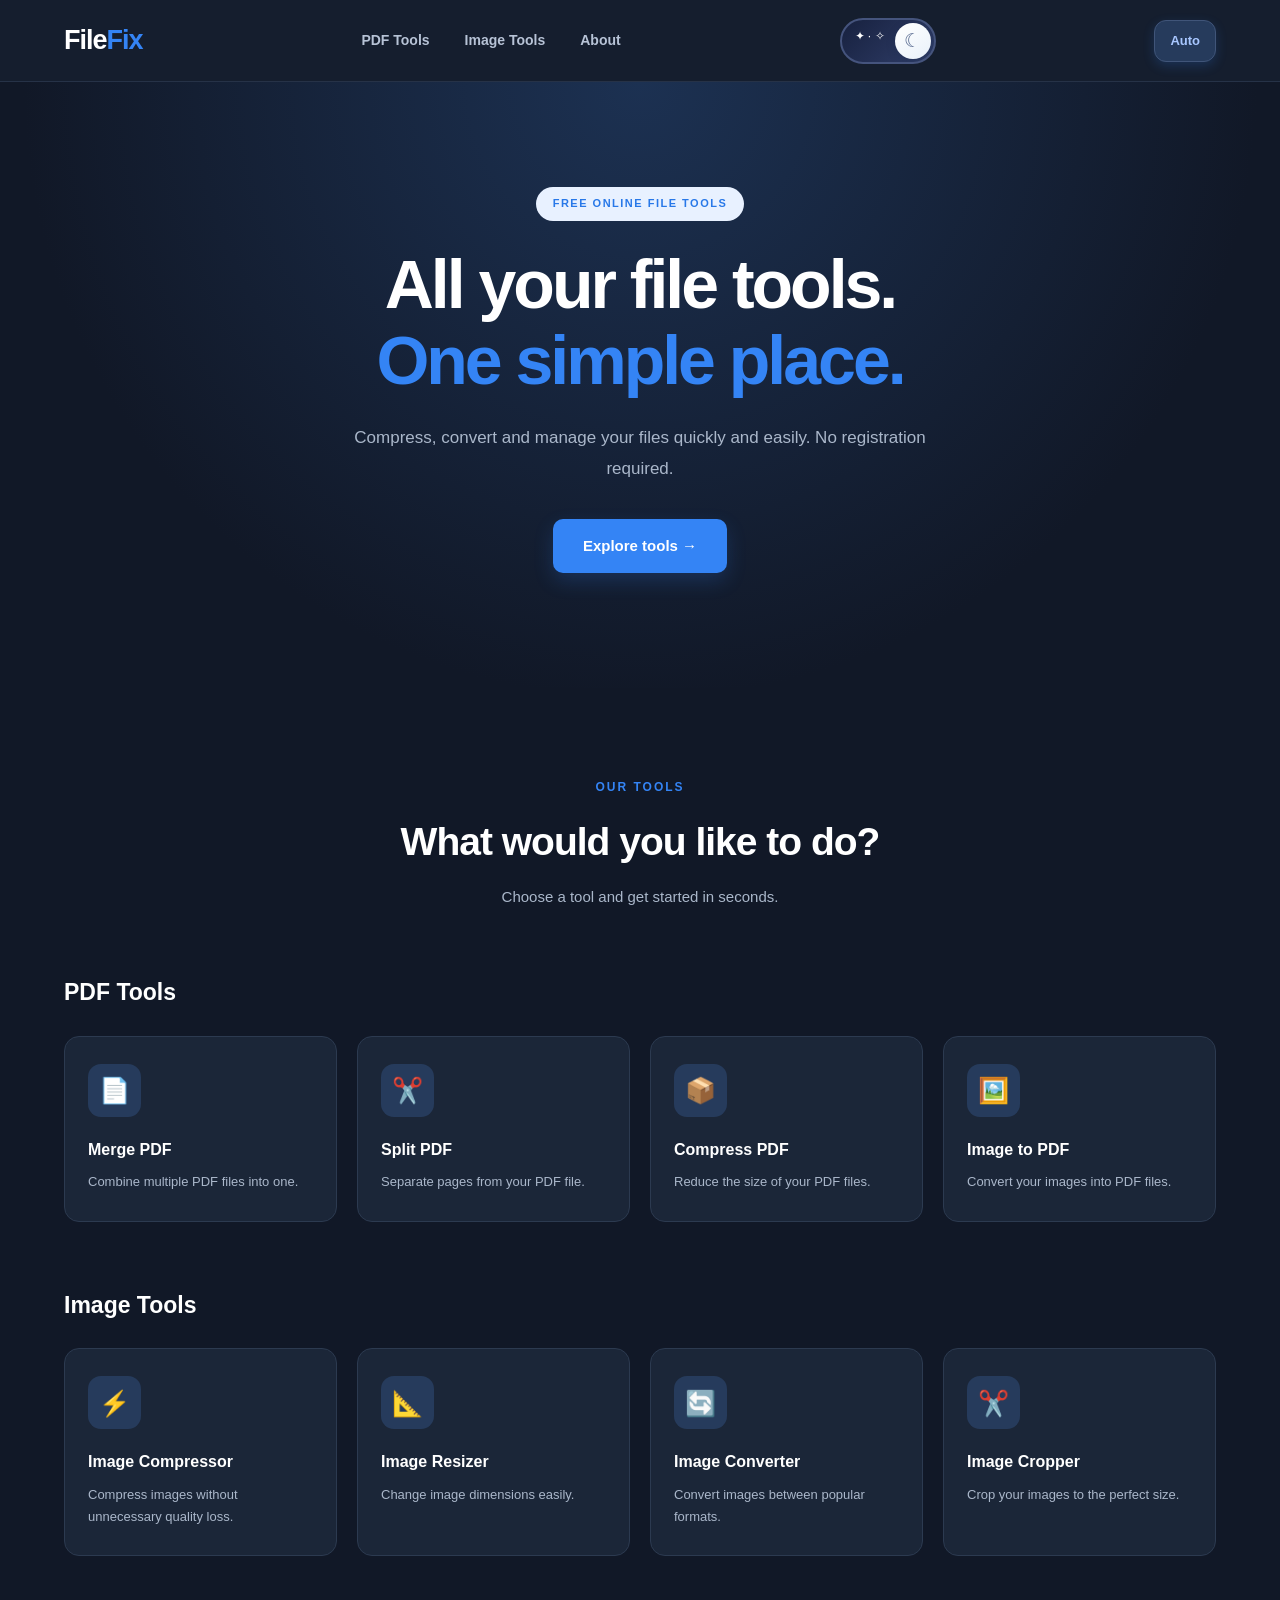
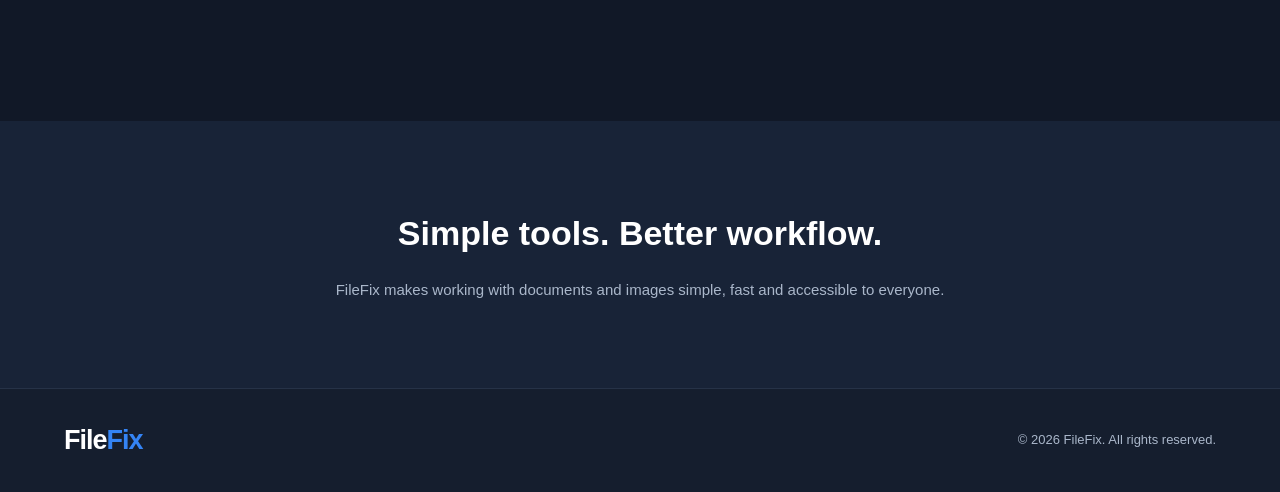
==== index.html @ d0b6ab85 "Add files via upload" ====
<!DOCTYPE html>
<html lang="en">
<head>
    <meta charset="UTF-8">
    <meta name="viewport" content="width=device-width, initial-scale=1.0">

    <meta name="description" content="FileFix - Free online tools to compress, convert and manage your PDF files and images.">

    <meta name="theme-color" content="#ffffff">

    <title>FileFix - Free Online File Tools</title>

    <link rel="stylesheet" href="css/style.css">
</head>

<body>

    <!-- HEADER -->
    <header class="header">
        <div class="container header-container">

            <a href="#" class="logo">
                File<span>Fix</span>
            </a>

            <nav class="navigation">
                <a href="#pdf-tools">PDF Tools</a>
                <a href="#image-tools">Image Tools</a>
                <a href="#about">About</a>
            </nav>

            <button class="theme-toggle" id="themeToggle" type="button" aria-label="Switch to dark theme" aria-pressed="false">
                
                <span class="theme-toggle__scene">

                    <span class="theme-toggle__sun">☀️</span>

                    <span class="theme-toggle__cloud">☁️</span>

                    <span class="theme-toggle__stars">✦ · ✧</span>

                    <span class="theme-toggle__moon">☾</span>

                    <span class="theme-toggle__thumb">
                        <span class="thumb-sun">☀️</span>
                        <span class="thumb-moon">☾</span>
                    </span>

                </span>
            </button>

            <button class="theme-auto" id="themeAuto" type="button">
                Auto
            </button>

            <button class="menu-button" aria-label="Open navigation menu">
                ☰
            </button>

        </div>
    </header>


    <!-- HERO SECTION -->
    <main>

        <section class="hero">
            <div class="container">

                <div class="hero-content">

                    <span class="hero-label">
                        FREE ONLINE FILE TOOLS
                    </span>

                    <h1>
                        All your file tools.
                        <span>One simple place.</span>
                    </h1>

                    <p>
                        Compress, convert and manage your files
                        quickly and easily. No registration required.
                    </p>

                    <a href="#tools" class="hero-button">
                        Explore tools →
                    </a>

                </div>

            </div>
        </section>


        <!-- TOOLS SECTION -->
        <section class="tools-section" id="tools">

            <div class="container">

                <div class="section-heading">
                    <span>OUR TOOLS</span>
                    <h2>What would you like to do?</h2>
                    <p>
                        Choose a tool and get started in seconds.
                    </p>
                </div>


                <!-- PDF TOOLS -->
                <div class="tool-category" id="pdf-tools">

                    <h3>PDF Tools</h3>

                    <div class="tools-grid">

                        <div class="tool-card">
                            <div class="tool-icon">📄</div>
                            <h4>Merge PDF</h4>
                            <p>Combine multiple PDF files into one.</p>
                        </div>

                        <div class="tool-card">
                            <div class="tool-icon">✂️</div>
                            <h4>Split PDF</h4>
                            <p>Separate pages from your PDF file.</p>
                        </div>

                        <div class="tool-card">
                            <div class="tool-icon">📦</div>
                            <h4>Compress PDF</h4>
                            <p>Reduce the size of your PDF files.</p>
                        </div>

                        <div class="tool-card">
                            <div class="tool-icon">🖼️</div>
                            <h4>Image to PDF</h4>
                            <p>Convert your images into PDF files.</p>
                        </div>

                    </div>

                </div>


                <!-- IMAGE TOOLS -->
                <div class="tool-category" id="image-tools">

                    <h3>Image Tools</h3>

                    <div class="tools-grid">

                        <div class="tool-card">
                            <div class="tool-icon">⚡</div>
                            <h4>Image Compressor</h4>
                            <p>Compress images without unnecessary quality loss.</p>
                        </div>

                        <div class="tool-card">
                            <div class="tool-icon">📐</div>
                            <h4>Image Resizer</h4>
                            <p>Change image dimensions easily.</p>
                        </div>

                        <div class="tool-card">
                            <div class="tool-icon">🔄</div>
                            <h4>Image Converter</h4>
                            <p>Convert images between popular formats.</p>
                        </div>

                        <div class="tool-card">
                            <div class="tool-icon">✂️</div>
                            <h4>Image Cropper</h4>
                            <p>Crop your images to the perfect size.</p>
                        </div>

                    </div>

                </div>

            </div>

        </section>


        <!-- ABOUT SECTION -->
        <section class="about-section" id="about">

            <div class="container">

                <h2>Simple tools. Better workflow.</h2>

                <p>
                    FileFix makes working with documents and images
                    simple, fast and accessible to everyone.
                </p>

            </div>

        </section>

    </main>


    <!-- FOOTER -->
    <footer class="footer">

        <div class="container footer-container">

            <a href="#" class="logo">
                File<span>Fix</span>
            </a>

            <p>© 2026 FileFix. All rights reserved.</p>

        </div>

    </footer>


    <script src="js/script.js"></script>

</body>
</html>
---- css/style.css ----
/* =========================
   GLOBAL
========================= */

* {
    margin: 0;
    padding: 0;
    box-sizing: border-box;
}

html {
    scroll-behavior: smooth;
}

body {
    font-family: Arial, Helvetica, sans-serif;
    background: #ffffff;
    color: #172033;
    line-height: 1.6;
}

a {
    text-decoration: none;
    color: inherit;
}

.container {
    width: 90%;
    max-width: 1200px;
    margin: 0 auto;
}


/* =========================
   HEADER
========================= */

.header {
    width: 100%;
    height: 82px;
    background: #ffffff;
    border-bottom: 1px solid #edf0f5;
    display: flex;
    align-items: center;
    position: sticky;
    top: 0;
    z-index: 100;
}

.header-container {
    display: flex;
    align-items: center;
    justify-content: space-between;
}

.logo {
    font-size: 27px;
    font-weight: 800;
    letter-spacing: -1px;
    color: #14213d;
}

.logo span {
    color: #3484f5;
}

.navigation {
    display: flex;
    align-items: center;
    gap: 35px;
}

.navigation a {
    color: #596579;
    font-size: 14px;
    font-weight: 600;
    transition: 0.2s;
}

.navigation a:hover {
    color: #3484f5;
}

.menu-button {
    display: none;
    border: none;
    background: none;
    font-size: 26px;
    cursor: pointer;
}


/* =========================
   HERO
========================= */

.hero {
    padding: 105px 0 115px;
    background:
        radial-gradient(
            circle at 50% 0%,
            #eaf3ff 0%,
            #ffffff 65%
        );
    text-align: center;
}

.hero-content {
    max-width: 780px;
    margin: 0 auto;
}

.hero-label {
    display: inline-block;
    padding: 8px 17px;
    background: #e8f1ff;
    color: #2878e8;
    border-radius: 30px;
    font-size: 11px;
    font-weight: 800;
    letter-spacing: 1.5px;
    margin-bottom: 25px;
}

.hero h1 {
    font-size: clamp(40px, 6vw, 68px);
    line-height: 1.12;
    letter-spacing: -3px;
    font-weight: 800;
    color: #14213d;
    margin-bottom: 25px;
}

.hero h1 span {
    display: block;
    color: #3484f5;
}

.hero p {
    max-width: 600px;
    margin: 0 auto 35px;
    color: #69768b;
    font-size: 17px;
    line-height: 1.8;
}

.hero-button {
    display: inline-block;
    padding: 15px 30px;
    background: #3484f5;
    color: white;
    border-radius: 10px;
    font-size: 15px;
    font-weight: 700;
    box-shadow: 0 8px 20px rgba(52, 132, 245, 0.2);
    transition: 0.25s;
}

.hero-button:hover {
    background: #226fdf;
    transform: translateY(-3px);
}


/* =========================
   TOOLS SECTION
========================= */

.tools-section {
    padding: 85px 0 100px;
}

.section-heading {
    text-align: center;
    margin-bottom: 65px;
}

.section-heading span {
    color: #3484f5;
    font-size: 12px;
    font-weight: 800;
    letter-spacing: 2px;
}

.section-heading h2 {
    font-size: clamp(28px, 4vw, 39px);
    color: #14213d;
    margin: 12px 0;
    letter-spacing: -1px;
}

.section-heading p {
    color: #788497;
    font-size: 15px;
}


/* =========================
   TOOL CATEGORIES
========================= */

.tool-category {
    margin-bottom: 65px;
}

.tool-category h3 {
    font-size: 23px;
    color: #14213d;
    margin-bottom: 25px;
}

.tools-grid {
    display: grid;
    grid-template-columns: repeat(4, 1fr);
    gap: 20px;
}


/* =========================
   TOOL CARDS
========================= */

.tool-card {
    padding: 27px 23px;
    border: 1px solid #e9edf3;
    border-radius: 15px;
    background: #ffffff;
    transition: 0.25s;
    cursor: pointer;
}

.tool-card:hover {
    border-color: #b8d5ff;
    box-shadow: 0 12px 30px rgba(30, 75, 130, 0.08);
    transform: translateY(-5px);
}

.tool-icon {
    width: 53px;
    height: 53px;
    background: #edf4ff;
    border-radius: 13px;
    display: flex;
    align-items: center;
    justify-content: center;
    font-size: 25px;
    margin-bottom: 20px;
}

.tool-card h4 {
    color: #192944;
    font-size: 16px;
    margin-bottom: 9px;
}

.tool-card p {
    color: #7a8799;
    font-size: 13px;
    line-height: 1.7;
}


/* =========================
   ABOUT
========================= */

.about-section {
    background: #f5f8fc;
    padding: 85px 20px;
    text-align: center;
}

.about-section h2 {
    font-size: 34px;
    color: #14213d;
    margin-bottom: 15px;
}

.about-section p {
    max-width: 650px;
    margin: 0 auto;
    color: #738096;
    font-size: 15px;
    line-height: 1.8;
}


/* =========================
   FOOTER
========================= */

.footer {
    padding: 30px 0;
    border-top: 1px solid #edf0f5;
    background: #ffffff;
}

.footer-container {
    display: flex;
    align-items: center;
    justify-content: space-between;
}

.footer p {
    font-size: 13px;
    color: #8a95a5;
}


/* =========================
   RESPONSIVE
========================= */

@media (max-width: 900px) {

    .tools-grid {
        grid-template-columns: repeat(2, 1fr);
    }

}

@media (max-width: 600px) {

    .header {
        height: 70px;
    }

    .logo {
        font-size: 24px;
    }

    .navigation {
        display: none;
    }

    .menu-button {
        display: block;
    }

    .hero {
        padding: 75px 0 85px;
    }

    .hero h1 {
        letter-spacing: -1.5px;
    }

    .hero p {
        font-size: 15px;
    }

    .tools-section {
        padding: 65px 0;
    }

    .tools-grid {
        grid-template-columns: repeat(2, minmax(0, 1fr));
        gap: 12px;
    }

    .tool-card {
        aspect-ratio: 1 / 1;
        padding: 15px;
        display: flex;
        flex-direction: column;
        justify-content: center;
    }

    .tool-icon {
        width: 45px;
        height: 45px;
        font-size: 22px;
        margin-bottom: 14px;
    }

    .tool-card h4 {
        font-size: 14px;
    }

    .tool-card p {
        font-size: 11px;
    }

    .section-heading {
        margin-bottom: 45px;
    }

    .about-section {
        padding: 65px 20px;
    }

    .about-section h2 {
        font-size: 27px;
    }

    .footer-container {
        flex-direction: column;
        gap: 12px;
        text-align: center;
    }

}
/* MOBILE MENU ACTIVE */

@media (max-width: 600px) {

    .navigation.active {
        display: flex;
        flex-direction: column;
        align-items: flex-start;
        gap: 20px;

        position: absolute;
        top: 70px;
        left: 0;

        width: 100%;
        padding: 25px 5%;

        background: #ffffff;
        border-bottom: 1px solid #edf0f5;

        box-shadow: 0 10px 20px rgba(0, 0, 0, 0.04);
    }

}
/* =========================
   ANIMATED THEME TOGGLE
========================= */

.theme-toggle {
    width: 96px;
    height: 46px;
    padding: 0;
    border: 2px solid #dce8f5;
    border-radius: 50px;
    background: linear-gradient(135deg, #8ed5ff, #4d9ee8);
    cursor: pointer;
    position: relative;
    overflow: hidden;
    transition: background 0.6s ease, border-color 0.6s ease;
    flex-shrink: 0;
}

.theme-toggle__scene {
    position: absolute;
    inset: 0;
    overflow: hidden;
    border-radius: inherit;
}

.theme-toggle__sun {
    position: absolute;
    left: 13px;
    top: 8px;
    color: #ffdb57;
    font-size: 21px;
    transition: 0.6s;
}

.theme-toggle__cloud {
    position: absolute;
    right: 7px;
    bottom: -5px;
    color: #ffffff;
    font-size: 34px;
    transition: 0.6s;
}

.theme-toggle__stars {
    position: absolute;
    left: 13px;
    top: 9px;
    color: #ffffff;
    font-size: 12px;
    opacity: 0;
    transition: 0.5s;
}

.theme-toggle__moon {
    position: absolute;
    right: 13px;
    top: 7px;
    color: #dce7ff;
    font-size: 23px;
    opacity: 0;
    transition: 0.6s;
}

.theme-toggle__thumb {
    position: absolute;
    top: 3px;
    left: 3px;
    width: 36px;
    height: 36px;
    border-radius: 50%;
    background: linear-gradient(145deg, #ffffff, #e9f1fa);
    box-shadow: 0 3px 8px rgba(20, 40, 70, 0.25);
    display: flex;
    align-items: center;
    justify-content: center;
    transition: transform 0.6s cubic-bezier(.2,.8,.2,1);
}

.thumb-sun,
.thumb-moon {
    position: absolute;
    font-size: 19px;
    transition: 0.4s;
}

.thumb-sun {
    color: #f2ae22;
}

.thumb-moon {
    color: #52658c;
    opacity: 0;
}


/* NIGHT MODE ANIMATION */

.theme-toggle.is-dark {
    background: linear-gradient(135deg, #17213f, #303e69);
    border-color: #45547d;
}

.theme-toggle.is-dark .theme-toggle__thumb {
    transform: translateX(50px);
}

.theme-toggle.is-dark .theme-toggle__sun {
    opacity: 0;
    transform: translateY(12px);
}

.theme-toggle.is-dark .theme-toggle__cloud {
    opacity: 0;
    transform: translateY(15px);
}

.theme-toggle.is-dark .theme-toggle__stars {
    opacity: 1;
}

.theme-toggle.is-dark .theme-toggle__moon {
    opacity: 1;
}

.theme-toggle.is-dark .thumb-sun {
    opacity: 0;
}

.theme-toggle.is-dark .thumb-moon {
    opacity: 1;
}
/* =========================
   FILEFIX DARK THEME
========================= */

body {
    transition: background 0.4s ease, color 0.4s ease;
}

body.dark-mode {
    background: #111827;
    color: #e5eaf3;
}

/* Header */

body.dark-mode .header {
    background: #151e2e;
    border-color: #263247;
}

body.dark-mode .logo {
    color: #ffffff;
}

body.dark-mode .navigation a {
    color: #b7c3d6;
}

/* Hero */

body.dark-mode .hero {
    background: radial-gradient(
        circle at 50% 0%,
        #1c3152 0%,
        #111827 70%
    );
}

body.dark-mode .hero h1 {
    color: #ffffff;
}

body.dark-mode .hero p {
    color: #aab7ca;
}

/* Tools */

body.dark-mode .tools-section {
    background: #111827;
}

body.dark-mode .section-heading h2,
body.dark-mode .tool-category h3 {
    color: #ffffff;
}

body.dark-mode .section-heading p {
    color: #aab7ca;
}

body.dark-mode .tool-card {
    background: #1b2638;
    border-color: #2c3a50;
}

body.dark-mode .tool-card:hover {
    border-color: #438df5;
}

body.dark-mode .tool-card h4 {
    color: #ffffff;
}

body.dark-mode .tool-card p {
    color: #aab7ca;
}

body.dark-mode .tool-icon {
    background: #263b5c;
}

/* About */

body.dark-mode .about-section {
    background: #182337;
}

body.dark-mode .about-section h2 {
    color: #ffffff;
}

body.dark-mode .about-section p {
    color: #aab7ca;
}

/* Footer */

body.dark-mode .footer {
    background: #151e2e;
    border-color: #263247;
}

body.dark-mode .footer p {
    color: #aab7ca;
}

/* Mobile navigation */

body.dark-mode .navigation.active {
    background: #151e2e;
    border-color: #263247;
}
/* =========================
   AUTO THEME BUTTON
========================= */

.theme-auto {
    height: 42px;
    padding: 0 15px;

    border: 1px solid #dce8f5;
    border-radius: 12px;

    background: #f4f7fc;
    color: #3484f5;

    font-size: 13px;
    font-weight: 700;

    cursor: pointer;
    transition: 0.25s;
}

.theme-auto:hover {
    background: #e8f1ff;
    border-color: #3484f5;
}

.theme-auto.active {
    background: #3484f5;
    color: #ffffff;
    border-color: #3484f5;
    box-shadow: 0 4px 12px rgba(52, 132, 245, 0.2);
}

.theme-auto.active:hover {
    background: #2675e8;
    border-color: #2675e8;
}

body.dark-mode .theme-auto {
    background: #263b5c;
    border-color: #405579;
    color: #a8c7ff;
}

body.dark-mode .theme-auto:hover {
    background: #30496f;
}
/* =========================
   IMAGE COMPRESSOR
========================= */

.compressor-container {
    max-width: 750px;
    margin: 0 auto;
}

/* UPLOAD BOX */

.upload-box {
    padding: 65px 25px;
    background: #ffffff;
    border: 2px dashed #cbdcf2;
    border-radius: 20px;
    text-align: center;
    transition: 0.3s;
}

.upload-box:hover {
    border-color: #3484f5;
    background: #f8fbff;
}

.upload-icon {
    font-size: 55px;
    margin-bottom: 15px;
}

.upload-box h3 {
    color: #172033;
    font-size: 23px;
    margin-bottom: 10px;
}

.upload-box p {
    color: #788497;
    font-size: 14px;
    margin-bottom: 25px;
}

/* UPLOAD BUTTON */

.upload-button {
    padding: 14px 30px;
    border: none;
    border-radius: 10px;
    background: #3484f5;
    color: #ffffff;
    font-size: 14px;
    font-weight: 700;
    cursor: pointer;
    transition: 0.25s;
}

.upload-button:hover {
    background: #226fdf;
    transform: translateY(-2px);
}

.upload-formats {
    display: block;
    margin-top: 22px;
    color: #9aa5b5;
    font-size: 12px;
}

/* IMAGE INFORMATION */

.image-information {
    margin-top: 30px;
    padding: 25px;
    background: #ffffff;
    border: 1px solid #e9edf3;
    border-radius: 17px;
}

.image-information h3 {
    color: #172033;
    margin-bottom: 20px;
}

.image-preview {
    width: 100%;
    height: auto;
    padding: 0;
    margin: 20px 0;
    overflow: hidden;
    border-radius: 16px;
    background: transparent;
}

.image-preview img {
    display: block;
    width: 100%;
    height: auto;
    max-width: 100%;
    object-fit: contain;
    border-radius: 16px;
}

.file-details {
    margin-top: 20px;
    display: flex;
    flex-direction: column;
    gap: 10px;
}

.file-details p {
    color: #788497;
    font-size: 14px;
}

.file-details strong {
    color: #172033;
    overflow-wrap: anywhere;
}

/* REMOVE BUTTON */

.remove-image {
    margin-top: 20px;
    padding: 10px 17px;
    border: 1px solid #ffd6d6;
    border-radius: 9px;
    background: #fff5f5;
    color: #df4c4c;
    font-size: 13px;
    font-weight: 600;
    cursor: pointer;
    transition: 0.2s;
}

.remove-image:hover {
    background: #ffe8e8;
}

/* DARK THEME */

body.dark-mode .upload-box {
    background: #1b2638;
    border-color: #405579;
}

body.dark-mode .upload-box:hover {
    background: #202f46;
    border-color: #438df5;
}

body.dark-mode .upload-box h3,
body.dark-mode .image-information h3 {
    color: #ffffff;
}

body.dark-mode .upload-box p,
body.dark-mode .file-details p {
    color: #aab7ca;
}

body.dark-mode .image-information {
    background: #1b2638;
    border-color: #2c3a50;
}

body.dark-mode .image-preview {
    background: #111827;
}

body.dark-mode .file-details strong {
    color: #ffffff;
}

body.dark-mode .remove-image {
    background: #38252d;
    border-color: #65404b;
    color: #ffaaaa;
}

/* MOBILE */

@media (max-width: 600px) {

    .upload-box {
        padding: 45px 15px;
    }

    .upload-box h3 {
        font-size: 19px;
    }

    .image-information {
        padding: 18px;
    }

}
/* =========================
   COMPRESSION SETTINGS
========================= */

.compression-settings {
    margin-top: 25px;
    padding: 25px;
    background: #f7faff;
    border: 1px solid #e5edf8;
    border-radius: 15px;
}

.compression-settings h3 {
    color: #172033;
    font-size: 19px;
    margin-bottom: 22px;
}

.quality-header {
    display: flex;
    align-items: center;
    justify-content: space-between;
    margin-bottom: 12px;
}

.quality-header label {
    color: #596579;
    font-size: 14px;
    font-weight: 600;
}

.quality-header strong {
    color: #3484f5;
    font-size: 16px;
}

#qualityRange {
    width: 100%;
    accent-color: #3484f5;
    cursor: pointer;
}

.quality-description {
    color: #8995a7;
    font-size: 12px;
    margin-top: 8px;
}

.compress-button {
    width: 100%;
    margin-top: 25px;
    padding: 15px;
    border: none;
    border-radius: 10px;
    background: #3484f5;
    color: #ffffff;
    font-size: 15px;
    font-weight: 700;
    cursor: pointer;
    transition: 0.25s;
}

.compress-button:hover {
    background: #226fdf;
    transform: translateY(-2px);
}

/* DARK THEME */

body.dark-mode .compression-settings {
    background: #182337;
    border-color: #2c3a50;
}

body.dark-mode .compression-settings h3 {
    color: #ffffff;
}

body.dark-mode .quality-header label {
    color: #b7c3d6;
}

body.dark-mode .quality-description {
    color: #91a0b8;
}

/* MOBILE */

@media (max-width: 600px) {
    .compression-settings {
        padding: 18px;
    }
}
/* =========================
   COMPRESSION RESULT
========================= */

.compression-result {
    margin-top: 25px;
    padding: 25px;
    background: #edf5ff;
    border: 1px solid #d5e6ff;
    border-radius: 15px;
    animation: resultAppear 0.4s ease;
}

.compression-result h3 {
    color: #172033;
    font-size: 19px;
    margin-bottom: 22px;
}

.result-comparison {
    display: grid;
    grid-template-columns: repeat(3, 1fr);
    gap: 12px;
}

.result-item {
    padding: 17px 10px;
    background: #ffffff;
    border-radius: 11px;
    display: flex;
    flex-direction: column;
    gap: 8px;
}

.result-item span {
    color: #788497;
    font-size: 12px;
}

.result-item strong {
    color: #172033;
    font-size: 16px;
    overflow-wrap: anywhere;
}

#resultSaved {
    color: #20a56b;
}

/* DOWNLOAD BUTTON */

.download-button {
    width: 100%;
    margin-top: 22px;
    padding: 15px;
    border: none;
    border-radius: 10px;
    background: #3484f5;
    color: #ffffff;
    font-size: 15px;
    font-weight: 700;
    cursor: pointer;
    transition: 0.25s;
}

.download-button:hover {
    background: #226fdf;
    transform: translateY(-2px);
}

/* ANIMATION */

@keyframes resultAppear {
    from {
        opacity: 0;
        transform: translateY(12px);
    }

    to {
        opacity: 1;
        transform: translateY(0);
    }
}

/* DARK THEME */

body.dark-mode .compression-result {
    background: #182b45;
    border-color: #304b70;
}

body.dark-mode .compression-result h3 {
    color: #ffffff;
}

body.dark-mode .result-item {
    background: #24354d;
}

body.dark-mode .result-item span {
    color: #aab7ca;
}

body.dark-mode .result-item strong {
    color: #ffffff;
}

body.dark-mode #resultSaved {
    color: #55d69a;
}

/* MOBILE */

@media (max-width: 600px) {
    .compression-result {
        padding: 17px;
    }

    .result-comparison {
        grid-template-columns: 1fr;
    }

    .result-item {
        padding: 14px;
    }
}
/* IMAGE COMPARISON */

.comparison-preview {
    display: grid;
    grid-template-columns: repeat(2, minmax(0, 1fr));
    gap: 20px;
    margin: 25px 0;
}

.comparison-item {
    min-width: 0;
    padding: 15px;
    border: 1px solid var(--border-color, #e5e7eb);
    border-radius: 16px;
    background: var(--card-bg, #ffffff);
}

.comparison-item h4 {
    margin: 0 0 12px;
    font-size: 15px;
    text-align: center;
}

.comparison-item img {
    display: block;
    width: 100%;
    max-height: 320px;
    object-fit: contain;
    border-radius: 10px;
    background: #f1f3f5;
}

body.dark-mode .comparison-item {
    background: #202431;
    border-color: #353c4d;
}

body.dark-mode .comparison-item img {
    background: #151923;
}

@media (max-width: 600px) {
    .comparison-preview {
        grid-template-columns: 1fr;
        gap: 15px;
    }

    .comparison-item img {
        max-height: 260px;
    }
}
/* BEFORE / AFTER COMPARISON SLIDER */

.comparison-slider {
    position: relative;
    width: 100%;
    max-width: 750px;
    margin: 25px auto;
    overflow: hidden;
    border-radius: 18px;
    background: #e5e7eb;
    aspect-ratio: 16 / 10;
    user-select: none;
}

.comparison-original,
.comparison-after img {
    position: absolute;
    inset: 0;
    width: 100%;
    height: 100%;
    object-fit: contain;
}

.comparison-after {
    position: absolute;
    inset: 0;
    width: 50%;
    overflow: hidden;
    border-right: 2px solid white;
}

.comparison-after img {
    width: 100%;
    max-width: none;
}

.comparison-divider {
    position: absolute;
    top: 0;
    bottom: 0;
    left: 50%;
    width: 3px;
    background: white;
    transform: translateX(-50%);
    pointer-events: none;
    display: flex;
    align-items: center;
    justify-content: center;
}

.comparison-divider span {
    width: 42px;
    height: 42px;
    display: flex;
    align-items: center;
    justify-content: center;
    border-radius: 50%;
    background: white;
    color: #333;
    font-size: 23px;
    box-shadow: 0 2px 10px #0003;
}

.comparison-slider input {
    position: absolute;
    inset: 0;
    width: 100%;
    height: 100%;
    margin: 0;
    opacity: 0;
    cursor: ew-resize;
    z-index: 5;
}

.comparison-label {
    position: absolute;
    bottom: 15px;
    padding: 7px 12px;
    border-radius: 8px;
    background: #111827cc;
    color: white;
    font-size: 12px;
    pointer-events: none;
}

.comparison-label-before {
    left: 15px;
}

.comparison-label-after {
    right: 15px;
}

@media (max-width: 600px) {
    .comparison-slider {
        aspect-ratio: 4 / 3;
        border-radius: 13px;
    }
}
/* COMPRESSION PROGRESS */

.compression-progress {
    width: 100%;
    margin-top: 20px;
    padding: 16px;
    border-radius: 14px;
    background: rgba(100, 116, 139, 0.10);
    animation: progressAppear 0.35s ease;
}

.progress-info {
    display: flex;
    align-items: center;
    justify-content: space-between;
    gap: 12px;
    margin-bottom: 12px;
    font-size: 13px;
    font-weight: 600;
}

.progress-spinner {
    width: 18px;
    height: 18px;
    border: 2px solid rgba(99, 102, 241, 0.2);
    border-top-color: #6366f1;
    border-radius: 50%;
    animation: progressSpin 0.7s linear infinite;
}

.progress-track {
    width: 100%;
    height: 7px;
    overflow: hidden;
    border-radius: 20px;
    background: rgba(99, 102, 241, 0.15);
}

.progress-fill {
    width: 35%;
    height: 100%;
    border-radius: inherit;
    background: linear-gradient(90deg, #6366f1, #06b6d4);
    animation: progressMove 1.2s ease-in-out infinite;
}

body.dark-mode .compression-progress {
    background: #202431;
}

@keyframes progressSpin {
    to {
        transform: rotate(360deg);
    }
}

@keyframes progressMove {
    0% {
        transform: translateX(-110%);
    }
    100% {
        transform: translateX(300%);
    }
}

@keyframes progressAppear {
    from {
        opacity: 0;
        transform: translateY(8px);
    }
    to {
        opacity: 1;
        transform: translateY(0);
    }
}
/* TOAST NOTIFICATIONS */

.toast-message {
    position: fixed;
    bottom: 30px;
    right: 30px;
    z-index: 9999;

    display: flex;
    align-items: center;
    gap: 12px;

    padding: 15px 20px;
    border-radius: 14px;

    background: #ffffff;
    color: #1f2937;

    box-shadow: 0 10px 35px rgba(0, 0, 0, 0.15);

    opacity: 0;
    transform: translateY(20px);
    pointer-events: none;

    transition: opacity 0.3s ease, transform 0.3s ease;
}

.toast-message.show {
    opacity: 1;
    transform: translateY(0);
}

.toast-icon {
    width: 28px;
    height: 28px;
    display: flex;
    align-items: center;
    justify-content: center;

    border-radius: 50%;
    background: #dcfce7;
    color: #16a34a;
    font-weight: 700;
}

.toast-text {
    font-size: 14px;
    font-weight: 600;
}

body.dark-mode .toast-message {
    background: #252b3a;
    color: #f3f4f6;
}

@media (max-width: 600px) {
    .toast-message {
        left: 15px;
        right: 15px;
        bottom: 20px;
    }
}
/* COMPRESSION HISTORY */

.history-section {
    width: 100%;
    max-width: 750px;
    margin: 45px auto 0;
}

.history-header {
    display: flex;
    align-items: center;
    justify-content: space-between;
    gap: 15px;
    margin-bottom: 20px;
}

.history-header h2 {
    font-size: 22px;
    font-weight: 700;
}

#clearHistory {
    border: none;
    background: transparent;
    color: #6366f1;
    font-size: 13px;
    font-weight: 600;
    cursor: pointer;
}

.history-list {
    display: flex;
    flex-direction: column;
    gap: 12px;
}

.history-empty {
    padding: 25px;
    text-align: center;
    color: #94a3b8;
    background: rgba(100, 116, 139, 0.08);
    border-radius: 14px;
    font-size: 14px;
}

.history-item {
    display: flex;
    align-items: center;
    justify-content: space-between;
    gap: 15px;
    padding: 17px;
    border-radius: 14px;
    background: rgba(100, 116, 139, 0.08);
    animation: progressAppear 0.3s ease;
}

.history-file {
    min-width: 0;
}

.history-file strong {
    display: block;
    font-size: 14px;
    overflow-wrap: anywhere;
}

.history-file span {
    display: block;
    margin-top: 5px;
    font-size: 12px;
    color: #94a3b8;
}

.history-saved {
    flex-shrink: 0;
    color: #16a34a;
    font-size: 13px;
    font-weight: 700;
}

body.dark-mode .history-item {
    background: #202431;
}

@media (max-width: 600px) {
    .history-header h2 {
        font-size: 19px;
    }

    .history-item {
        padding: 14px;
    }
}
/* HISTORY DELETE BUTTON */

.history-delete {
    flex-shrink: 0;
    width: 30px;
    height: 30px;

    display: flex;
    align-items: center;
    justify-content: center;

    border: none;
    border-radius: 9px;

    background: rgba(239, 68, 68, 0.10);
    color: #ef4444;

    font-size: 22px;
    cursor: pointer;

    transition: all 0.2s ease;
}

.history-delete:hover {
    background: #ef4444;
    color: white;
    transform: scale(1.08);
}
/* HISTORY STATISTICS */

.history-stats {
    display: grid;
    grid-template-columns: repeat(3, minmax(0, 1fr));
    gap: 14px;
    margin-bottom: 25px;
}

.stat-card {
    display: flex;
    flex-direction: column;
    align-items: flex-start;
    gap: 8px;

    padding: 20px;
    border-radius: 16px;

    background: rgba(100, 116, 139, 0.08);
    transition: transform 0.25s ease, background 0.25s ease;
}

.stat-card:hover {
    transform: translateY(-4px);
}

.stat-icon {
    font-size: 22px;
}

.stat-value {
    font-size: 24px;
    font-weight: 800;
    color: #6366f1;
}

.stat-label {
    font-size: 12px;
    color: #94a3b8;
}

body.dark-mode .stat-card {
    background: #202431;
}

@media (max-width: 600px) {
    .history-stats {
        grid-template-columns: 1fr;
        gap: 10px;
    }

    .stat-card {
        padding: 15px;
    }

    .stat-value {
        font-size: 21px;
    }
}
/* HISTORY THUMBNAILS */

.history-item {
    justify-content: flex-start;
}

.history-thumbnail {
    width: 58px;
    height: 58px;
    flex-shrink: 0;

    object-fit: cover;
    border-radius: 10px;

    background: rgba(100, 116, 139, 0.12);
}

.history-file {
    flex: 1;
    min-width: 0;
}
/* HISTORY DOWNLOAD BUTTON */

.history-download {
    flex-shrink: 0;
    width: 30px;
    height: 30px;

    display: flex;
    align-items: center;
    justify-content: center;

    border: none;
    border-radius: 9px;

    background: rgba(99, 102, 241, 0.12);
    color: #6366f1;

    font-size: 22px;
    font-weight: 700;
    cursor: pointer;

    transition: all 0.2s ease;
}

.history-download:hover {
    background: #6366f1;
    color: white;
    transform: scale(1.08);
}
/* BATCH COMPRESSION */

.batch-section {
    width: 100%;
    max-width: 750px;
    margin: 55px auto;
    padding: 25px;
    border-radius: 20px;
    background: rgba(100, 116, 139, 0.07);
}

.batch-header {
    margin-bottom: 22px;
}

.batch-header h2 {
    font-size: 22px;
    margin-bottom: 7px;
}

.batch-header p {
    font-size: 13px;
    color: #94a3b8;
}

.batch-upload-button,
.batch-compress-button,
.batch-download-button {
    width: 100%;
    padding: 15px;
    border: none;
    border-radius: 12px;
    font-size: 14px;
    font-weight: 700;
    cursor: pointer;
    transition: 0.25s ease;
}

.batch-upload-button {
    background: rgba(99, 102, 241, 0.12);
    color: #6366f1;
    border: 2px dashed rgba(99, 102, 241, 0.35);
}

.batch-upload-button:hover {
    background: rgba(99, 102, 241, 0.2);
}

.batch-upload-button span {
    font-size: 20px;
    margin-right: 6px;
}

.batch-file-list {
    display: flex;
    flex-direction: column;
    gap: 10px;
    margin: 18px 0;
}

.batch-file-item {
    display: flex;
    justify-content: space-between;
    align-items: center;
    gap: 12px;
    padding: 13px;
    border-radius: 12px;
    background: rgba(100, 116, 139, 0.10);
    font-size: 13px;
}

.batch-file-name {
    min-width: 0;
    overflow-wrap: anywhere;
}

.batch-file-size {
    flex-shrink: 0;
    color: #94a3b8;
    font-size: 12px;
}

.batch-compress-button,
.batch-download-button {
    background: #6366f1;
    color: white;
}

.batch-compress-button:hover:not(:disabled),
.batch-download-button:hover {
    background: #4f46e5;
    transform: translateY(-2px);
}

.batch-compress-button:disabled {
    opacity: 0.45;
    cursor: not-allowed;
}

.batch-progress {
    margin-top: 20px;
}

#batchProgressText {
    margin-bottom: 10px;
    font-size: 13px;
    font-weight: 600;
}

.batch-progress-track {
    height: 8px;
    overflow: hidden;
    border-radius: 20px;
    background: rgba(99, 102, 241, 0.15);
}

.batch-progress-fill {
    width: 0%;
    height: 100%;
    border-radius: inherit;
    background: linear-gradient(90deg, #6366f1, #06b6d4);
    transition: width 0.25s ease;
}

.batch-download-button {
    margin-top: 18px;
}

body.dark-mode .batch-section {
    background: #202431;
}

@media (max-width: 600px) {
    .batch-section {
        padding: 18px;
    }

    .batch-header h2 {
        font-size: 19px;
    }
}
/* BATCH REMOVE BUTTON */

.batch-remove-button {
    width: 32px;
    height: 32px;
    flex-shrink: 0;
    border: none;
    border-radius: 9px;
    background: rgba(239, 68, 68, 0.10);
    color: #ef4444;
    font-size: 22px;
    line-height: 1;
    cursor: pointer;
    transition: 0.2s ease;
}

.batch-remove-button:hover {
    background: #ef4444;
    color: white;
    transform: scale(1.08);
}

.batch-remove-button:active {
    transform: scale(0.95);
}

body.dark-mode .batch-remove-button {
    background: rgba(239, 68, 68, 0.15);
}
/* BATCH CLEAR BUTTON */

.batch-clear-button {
    display: block;
    margin: 12px 0 18px auto;
    padding: 9px 16px;
    border: 1px solid rgba(239, 68, 68, 0.3);
    border-radius: 9px;
    background: rgba(239, 68, 68, 0.08);
    color: #ef4444;
    font-size: 12px;
    font-weight: 600;
    cursor: pointer;
    transition: 0.25s ease;
}

.batch-clear-button:hover {
    background: #ef4444;
    color: white;
    transform: translateY(-2px);
}

body.dark-mode .batch-clear-button {
    background: rgba(239, 68, 68, 0.12);
}
/* BATCH DRAG & DROP */

.batch-drop-zone {
    display: flex;
    flex-direction: column;
    align-items: center;
    justify-content: center;
    padding: 35px 20px;
    margin-bottom: 20px;
    border: 2px dashed rgba(99, 102, 241, 0.35);
    border-radius: 18px;
    background: rgba(99, 102, 241, 0.05);
    text-align: center;
    transition: 0.3s ease;
}

.batch-drop-icon {
    font-size: 38px;
    margin-bottom: 12px;
}

.batch-drop-zone h3 {
    margin-bottom: 8px;
    font-size: 17px;
}

.batch-drop-zone p {
    margin-bottom: 18px;
    color: #94a3b8;
    font-size: 13px;
}

.batch-drop-formats {
    margin-top: 14px;
    color: #94a3b8;
    font-size: 11px;
}

.batch-drop-zone.drag-over {
    border-color: #6366f1;
    background: rgba(99, 102, 241, 0.13);
    transform: scale(1.015);
    box-shadow: 0 0 25px rgba(99, 102, 241, 0.12);
}

body.dark-mode .batch-drop-zone {
    background: rgba(99, 102, 241, 0.08);
}

@media (max-width: 600px) {
    .batch-drop-zone {
        padding: 28px 15px;
    }
}
/* BATCH IMAGE THUMBNAILS */

.batch-thumbnail {
    width: 55px;
    height: 55px;
    flex-shrink: 0;
    object-fit: cover;
    border-radius: 9px;
    border: 1px solid rgba(99, 102, 241, 0.2);
    background: rgba(100, 116, 139, 0.1);
    transition: 0.25s ease;
}

.batch-thumbnail:hover {
    transform: scale(1.08);
}

.batch-file-item {
    min-height: 75px;
}

.batch-file-name {
    flex: 1;
    min-width: 0;
    overflow-wrap: anywhere;
}

@media (max-width: 600px) {
    .batch-thumbnail {
        width: 48px;
        height: 48px;
    }

    .batch-file-item {
        gap: 9px;
        padding: 10px;
    }
}
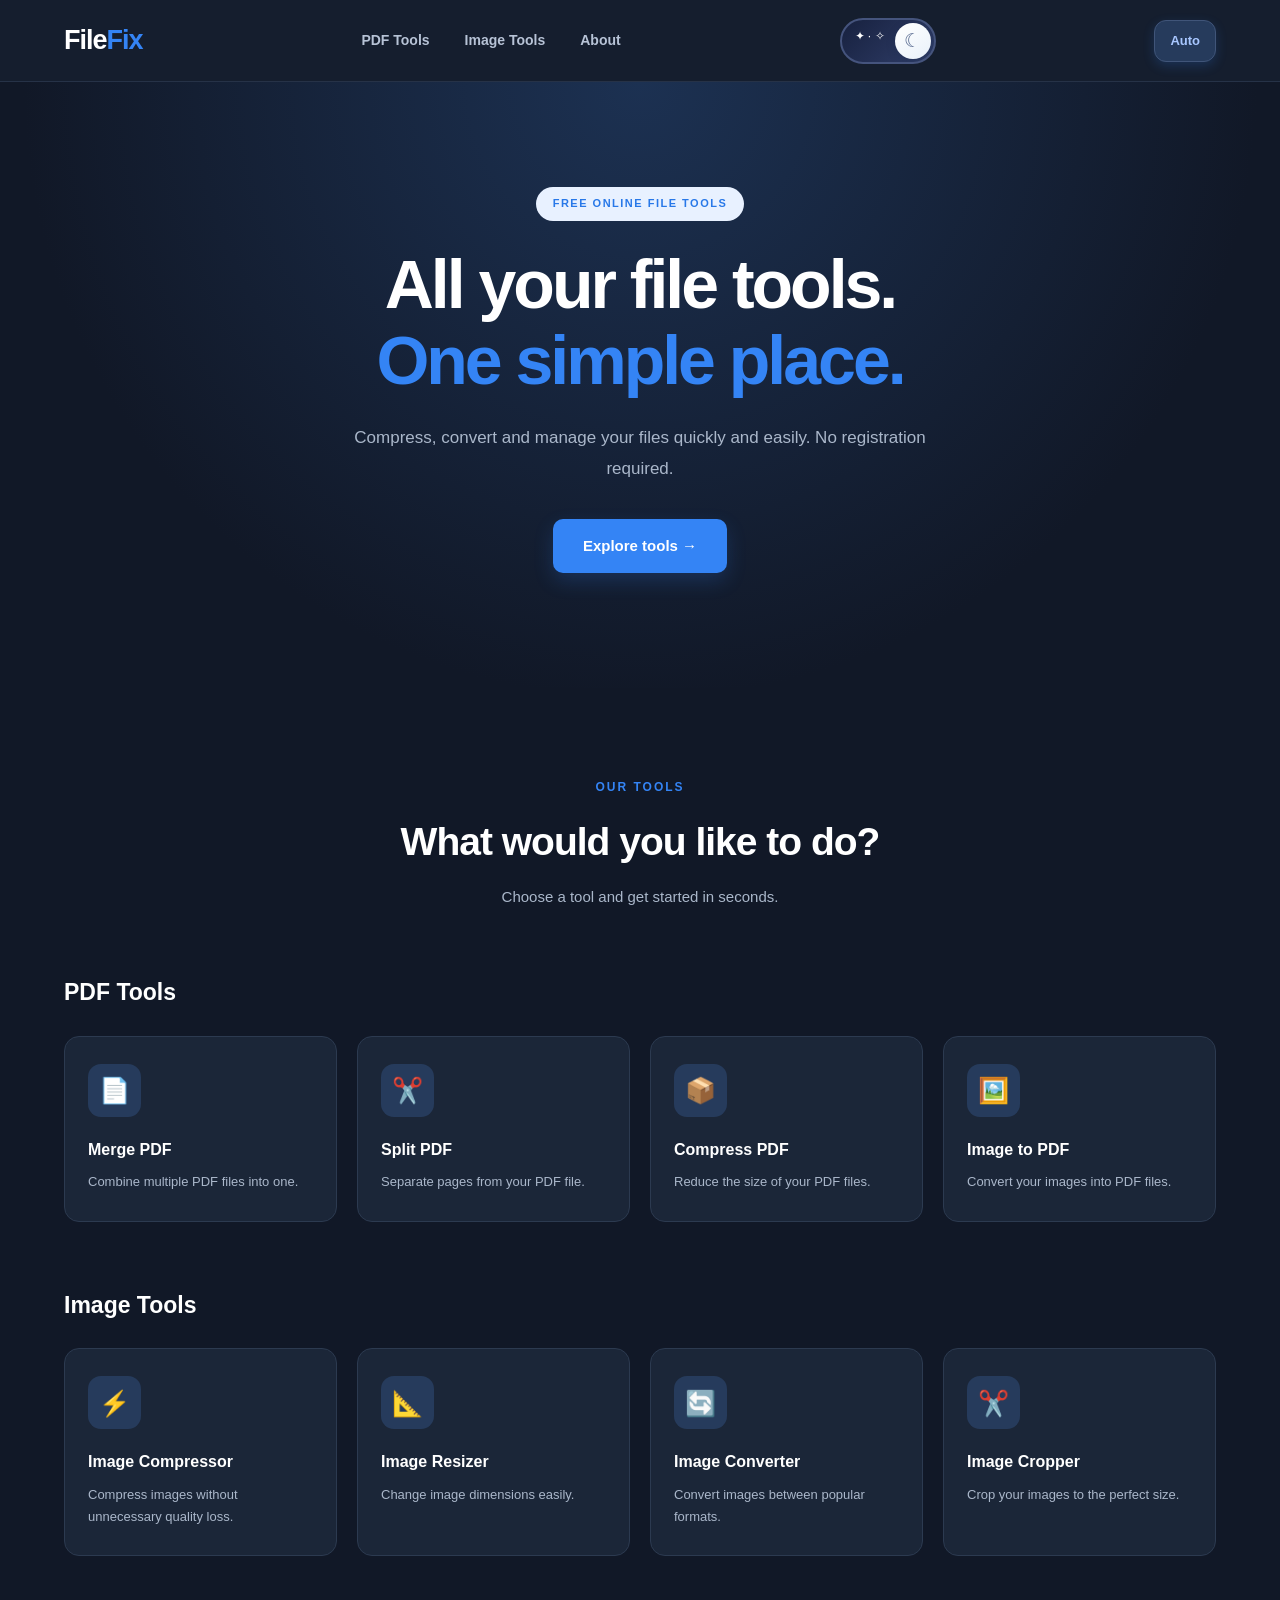
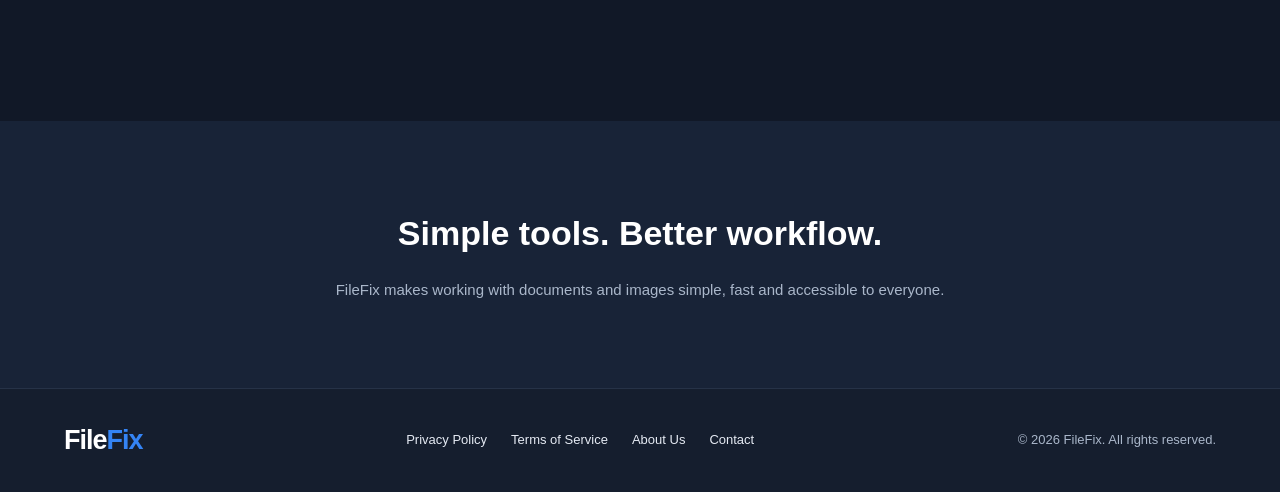
==== commit 4dcd51fc: "Add files via upload" ====
--- a/index.html
+++ b/index.html
@@ -20,7 +20,7 @@
     <header class="header">
         <div class="container header-container">
 
-            <a href="#" class="logo">
+            <a href="index.html" class="logo">
                 File<span>Fix</span>
             </a>
 
@@ -203,20 +203,29 @@
     </main>
 
 
+    
     <!-- FOOTER -->
     <footer class="footer">
 
         <div class="container footer-container">
 
-            <a href="#" class="logo">
+            <a href="index.html" class="logo">
                 File<span>Fix</span>
             </a>
 
+            <div class="footer-links">
+                <a href="privacy-policy.html">Privacy Policy</a>
+                <a href="terms-of-service.html">Terms of Service</a>
+                <a href="about.html">About Us</a>
+                <a href="mailto:filefix.contact@gmail.com">Contact</a>
+            </div>
+
             <p>© 2026 FileFix. All rights reserved.</p>
 
         </div>
 
     </footer>
+
 
 
     <script src="js/script.js"></script>
--- a/css/style.css
+++ b/css/style.css
@@ -1934,4 +1934,143 @@
         gap: 9px;
         padding: 10px;
     }
-}+}
+
+/* =========================
+   LEGAL PAGES
+========================= */
+
+.legal-page {
+    padding: 80px 0 100px;
+    min-height: 70vh;
+}
+
+.legal-content {
+    max-width: 850px;
+    margin: 0 auto;
+    padding: 55px;
+    background: var(--card-bg, #ffffff);
+    border: 1px solid var(--border-color, #e5eaf1);
+    border-radius: 24px;
+    box-shadow: 0 15px 45px rgba(30, 60, 100, 0.06);
+}
+
+.legal-content > h1 {
+    font-size: clamp(32px, 5vw, 46px);
+    margin: 15px 0 10px;
+    color: var(--text-color, #172b4d);
+}
+
+.legal-updated {
+    color: var(--muted-color, #7b8798);
+    font-size: 14px;
+    margin-bottom: 45px;
+}
+
+.legal-section {
+    margin-bottom: 35px;
+}
+
+.legal-section h2 {
+    font-size: 21px;
+    margin-bottom: 12px;
+    color: var(--text-color, #172b4d);
+}
+
+.legal-section p {
+    font-size: 15px;
+    line-height: 1.8;
+    color: var(--muted-color, #65738a);
+    margin-bottom: 12px;
+}
+
+.legal-section a {
+    color: #3484f5;
+    text-decoration: none;
+    font-weight: 600;
+}
+
+.legal-section a:hover {
+    text-decoration: underline;
+}
+
+/* DARK MODE */
+
+.dark-mode .legal-content {
+    background: var(--card-bg, #1c2533);
+    border-color: var(--border-color, #303d50);
+}
+
+.dark-mode .legal-content > h1,
+.dark-mode .legal-section h2 {
+    color: var(--text-color, #f1f5f9);
+}
+
+.dark-mode .legal-updated,
+.dark-mode .legal-section p {
+    color: var(--muted-color, #aab6c7);
+}
+
+/* MOBILE */
+
+@media (max-width: 600px) {
+
+    .legal-page {
+        padding: 35px 0 60px;
+    }
+
+    .legal-content {
+        padding: 28px 20px;
+        border-radius: 18px;
+    }
+
+    .legal-section h2 {
+        font-size: 19px;
+    }
+
+    .legal-section p {
+        font-size: 14px;
+    }
+
+}
+
+/* =========================
+   FOOTER LINKS
+========================= */
+
+.footer-container {
+    flex-wrap: wrap;
+}
+
+.footer-links {
+    display: flex;
+    align-items: center;
+    gap: 24px;
+}
+
+.footer-links a {
+    color: inherit;
+    text-decoration: none;
+    font-size: 13px;
+    transition: color 0.2s ease;
+}
+
+.footer-links a:hover {
+    color: #3484f5;
+}
+
+@media (max-width: 600px) {
+
+    .footer-links {
+        width: 100%;
+        justify-content: center;
+        gap: 20px;
+        order: 3;
+    }
+
+    .footer-container {
+        justify-content: center;
+        text-align: center;
+    }
+
+}
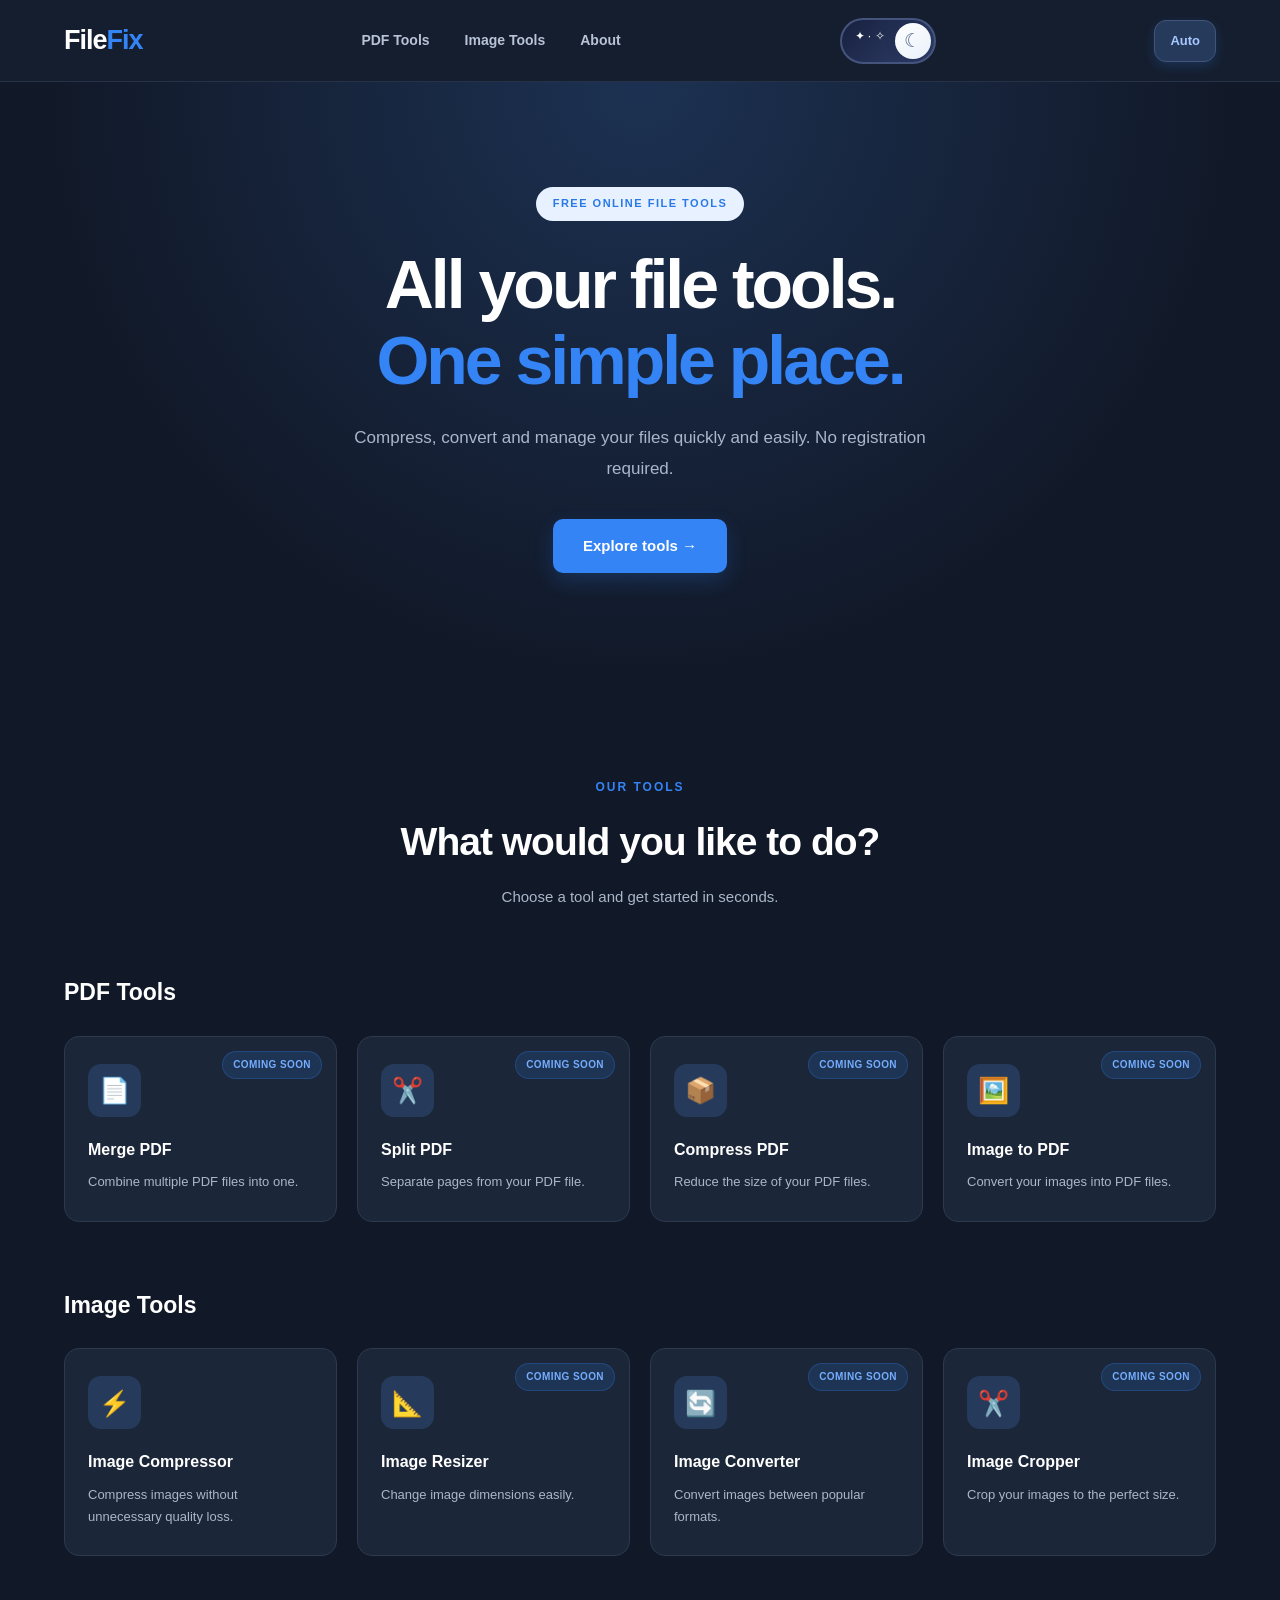
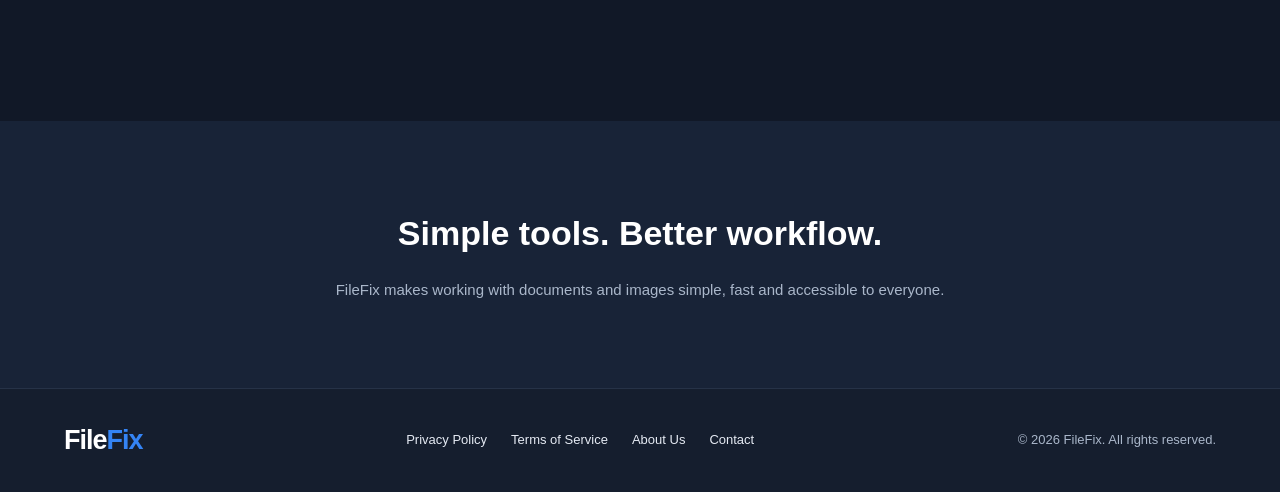
==== commit 82443fae: "Add files via upload" ====
--- a/index.html
+++ b/index.html
@@ -1,15 +1,31 @@
 
 <!DOCTYPE html>
 <html lang="en">
+
 <head>
     <meta charset="UTF-8">
     <meta name="viewport" content="width=device-width, initial-scale=1.0">
 
-    <meta name="description" content="FileFix - Free online tools to compress, convert and manage your PDF files and images.">
+    <title>FileFix - Free Online Image Compressor</title>
+
+    <meta name="description" content="Compress JPG, PNG and WebP images online for free with FileFix. Reduce image file sizes directly in your browser without uploading files.">
+
+    <meta name="robots" content="index, follow">
 
     <meta name="theme-color" content="#ffffff">
 
-    <title>FileFix - Free Online File Tools</title>
+    <link rel="canonical" href="https://eclipse7laferari-boop.github.io/FileFix/">
+
+    <!-- OPEN GRAPH -->
+    <meta property="og:type" content="website">
+    <meta property="og:title" content="FileFix - Free Online Image Compressor">
+    <meta property="og:description" content="Compress images online for free. Simple, fast and convenient image compression directly in your browser.">
+    <meta property="og:url" content="https://eclipse7laferari-boop.github.io/FileFix/">
+
+    <!-- TWITTER / X -->
+    <meta name="twitter:card" content="summary">
+    <meta name="twitter:title" content="FileFix - Free Online Image Compressor">
+    <meta name="twitter:description" content="Compress images online for free with FileFix.">
 
     <link rel="stylesheet" href="css/style.css">
 </head>
@@ -92,7 +108,6 @@
 
             </div>
         </section>
-
 
         <!-- TOOLS SECTION -->
         <section class="tools-section" id="tools">
@@ -106,8 +121,7 @@
                         Choose a tool and get started in seconds.
                     </p>
                 </div>
-
-
+ 
                 <!-- PDF TOOLS -->
                 <div class="tool-category" id="pdf-tools">
 
@@ -115,25 +129,29 @@
 
                     <div class="tools-grid">
 
-                        <div class="tool-card">
+                        <div class="tool-card coming-soon">
+                            <span class="coming-soon-badge">Coming Soon</span>
                             <div class="tool-icon">📄</div>
                             <h4>Merge PDF</h4>
                             <p>Combine multiple PDF files into one.</p>
                         </div>
 
-                        <div class="tool-card">
+                        <div class="tool-card coming-soon">
+                            <span class="coming-soon-badge">Coming Soon</span>
                             <div class="tool-icon">✂️</div>
                             <h4>Split PDF</h4>
                             <p>Separate pages from your PDF file.</p>
                         </div>
 
-                        <div class="tool-card">
+                        <div class="tool-card coming-soon">
+                            <span class="coming-soon-badge">Coming Soon</span>
                             <div class="tool-icon">📦</div>
                             <h4>Compress PDF</h4>
                             <p>Reduce the size of your PDF files.</p>
                         </div>
 
-                        <div class="tool-card">
+                        <div class="tool-card coming-soon">
+                            <span class="coming-soon-badge">Coming Soon</span>
                             <div class="tool-icon">🖼️</div>
                             <h4>Image to PDF</h4>
                             <p>Convert your images into PDF files.</p>
@@ -142,7 +160,6 @@
                     </div>
 
                 </div>
-
 
                 <!-- IMAGE TOOLS -->
                 <div class="tool-category" id="image-tools">
@@ -157,19 +174,22 @@
                             <p>Compress images without unnecessary quality loss.</p>
                         </div>
 
-                        <div class="tool-card">
+                        <div class="tool-card coming-soon">
+                            <span class="coming-soon-badge">Coming Soon</span>
                             <div class="tool-icon">📐</div>
                             <h4>Image Resizer</h4>
                             <p>Change image dimensions easily.</p>
                         </div>
 
-                        <div class="tool-card">
+                        <div class="tool-card coming-soon">
+                            <span class="coming-soon-badge">Coming Soon</span>
                             <div class="tool-icon">🔄</div>
                             <h4>Image Converter</h4>
                             <p>Convert images between popular formats.</p>
                         </div>
 
-                        <div class="tool-card">
+                        <div class="tool-card coming-soon">
+                            <span class="coming-soon-badge">Coming Soon</span>
                             <div class="tool-icon">✂️</div>
                             <h4>Image Cropper</h4>
                             <p>Crop your images to the perfect size.</p>
--- a/css/style.css
+++ b/css/style.css
@@ -2074,3 +2074,34 @@
     }
 
 }
+
+/* =========================
+   COMING SOON BADGE
+========================= */
+
+.tool-card.coming-soon {
+    position: relative;
+    overflow: hidden;
+    cursor: default;
+}
+
+.coming-soon-badge {
+    position: absolute;
+    top: 14px;
+    right: 14px;
+    padding: 5px 10px;
+    border-radius: 20px;
+    background: rgba(52, 132, 245, 0.10);
+    color: #3484f5;
+    font-size: 10px;
+    font-weight: 700;
+    letter-spacing: 0.4px;
+    text-transform: uppercase;
+    border: 1px solid rgba(52, 132, 245, 0.18);
+}
+
+.dark-mode .coming-soon-badge {
+    background: rgba(52, 132, 245, 0.15);
+    border-color: rgba(52, 132, 245, 0.25);
+    color: #75adff;
+}
